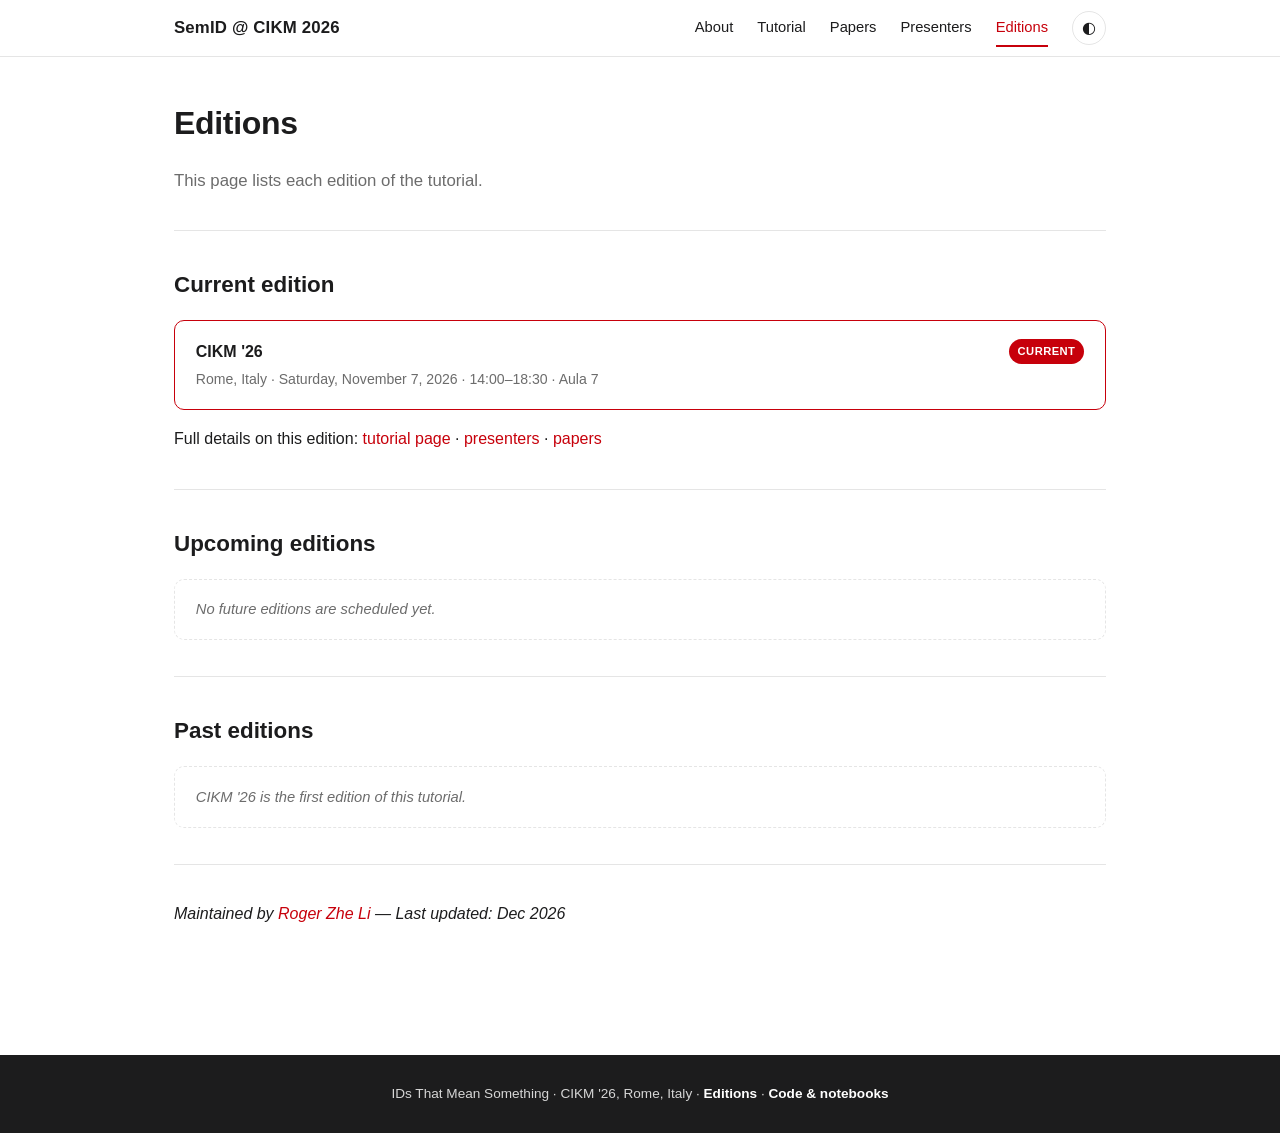
==== editions.html @ 02f38b0b "Simplify homepage tagline and plain-language pass on page intros Co-Authored-By: Claude Opus 5.5 <no" ====
<!DOCTYPE html>
<html lang="en" data-theme-setting="system">
<head>
  <meta charset="UTF-8">
  <meta name="viewport" content="width=device-width, initial-scale=1, shrink-to-fit=no">
  <title>Editions — IDs That Mean Something</title>
  <meta name="description" content="Editions of IDs That Mean Something: A Hands-On Tutorial on Semantic IDs for Recommender Systems.">
  <link rel="icon" type="image/svg+xml" href="assets/img/favicon.svg">
  <link rel="stylesheet" href="assets/css/style.css">
  <script>
    (function () {
      var saved = localStorage.getItem("theme-setting") || "system";
      document.documentElement.setAttribute("data-theme-setting", saved);
      if (saved !== "system") document.documentElement.setAttribute("data-theme", saved);
    })();
  </script>
</head>
<body>

  <nav class="navbar">
    <div class="navbar-inner">
      <a class="navbar-brand" href="index.html">SemID @ CIKM 2026</a>
      <button class="navbar-toggle" onclick="toggleNav()" aria-label="Toggle navigation">☰</button>
      <div class="navbar-links" id="navbar-links">
        <a href="index.html">About</a>
        <a href="tutorial.html">Tutorial</a>
        <a href="papers.html">Papers</a>
        <a href="presenters.html">Presenters</a>
        <a href="editions.html" class="active">Editions</a>
        <button class="theme-toggle" id="theme-toggle" onclick="toggleTheme()" title="Change theme">◐</button>
      </div>
    </div>
  </nav>

  <main class="page-main">
    <div class="container">

      <h1 class="page-title">Editions</h1>
      <p class="lede">
        This page lists each edition of the tutorial.
      </p>

      <hr>

      <h2 id="current">Current edition</h2>

      <div class="edition-item is-current">
        <div>
          <p class="person-name">CIKM '26</p>
          <p class="edition-meta">Rome, Italy · Saturday, November 7, 2026 · 14:00–18:30 · Aula 7</p>
        </div>
        <span class="edition-tag current">Current</span>
      </div>
      <p>
        Full details on this edition: <a href="tutorial.html">tutorial page</a> ·
        <a href="presenters.html">presenters</a> ·
        <a href="papers.html">papers</a>
      </p>

      <hr>

      <h2 id="upcoming">Upcoming editions</h2>
      <div class="edition-placeholder">
        No future editions are scheduled yet.
      </div>

      <!--
      <div class="edition-item">
        <div>
          <p class="person-name">SIGIR 20XX</p>
          <p class="edition-meta">[City, Country] · [Month Day, Year]</p>
        </div>
        <span class="edition-tag future">Upcoming</span>
      </div>
      -->

      <hr>

      <h2 id="past">Past editions</h2>
      <div class="edition-placeholder">
        CIKM '26 is the first edition of this tutorial.
      </div>

      <hr>

      <p><em>Maintained by <a href="https://roger-zhe-li.github.io/" target="_blank" rel="noopener">Roger Zhe Li</a> — Last updated: <span id="last-updated">2026</span></em></p>

    </div>
  </main>

  <footer class="site-footer">
    <div class="container">
      IDs That Mean Something · CIKM '26, Rome, Italy · <a href="editions.html">Editions</a> · <a href="https://github.com/saghiles/semantic-id-tutorial" target="_blank" rel="noopener">Code &amp; notebooks</a>
    </div>
  </footer>

  <script src="assets/js/site.js"></script>
  <script>initTheme();</script>
</body>
</html>
---- assets/css/style.css ----
/* =============================================================================
   CIKM Tutorial site — base stylesheet
   Palette / structure modeled after the al-folio-style "hub" layout:
   light theme = purple accent, dark theme = cyan accent.
   Edit the CSS custom properties below to re-theme the whole site.
============================================================================= */

:root {
  color-scheme: light;
  --bg-color: #ffffff;
  --card-bg-color: #ffffff;
  --text-color: #1c1c1d;
  --text-color-light: #6c6c6c;
  --theme-color: #c7000b;
  --hover-color: #c7000b;
  --hover-text-color: #ffffff;
  --divider-color: rgba(0, 0, 0, 0.1);
  --footer-bg-color: #1c1c1d;
  --footer-text-color: #d6d6d6;
  --footer-link-color: #ffffff;
  --code-bg-color: rgba(199, 0, 11, 0.06);
  --shadow-color: rgba(0, 0, 0, 0.08);
  --navbar-bg-color: rgba(255, 255, 255, 0.92);
}

html[data-theme="dark"] {
  color-scheme: dark;
  --bg-color: #1c1c1d;
  --card-bg-color: #212529;
  --text-color: #e6e6e6;
  --text-color-light: #a3a3a3;
  --theme-color: #ff4d4d;
  --hover-color: #ff4d4d;
  --hover-text-color: #ffffff;
  --divider-color: #3a3a3d;
  --footer-bg-color: #101011;
  --footer-text-color: #b8b8b8;
  --footer-link-color: #ffffff;
  --code-bg-color: rgba(255, 77, 77, 0.12);
  --shadow-color: rgba(0, 0, 0, 0.4);
  --navbar-bg-color: rgba(28, 28, 29, 0.92);
}

@media (prefers-color-scheme: dark) {
  html:not([data-theme="light"]):not([data-theme="dark"]) {
    color-scheme: dark;
    --bg-color: #1c1c1d;
    --card-bg-color: #212529;
    --text-color: #e6e6e6;
    --text-color-light: #a3a3a3;
    --theme-color: #ff4d4d;
    --hover-color: #ff4d4d;
    --hover-text-color: #ffffff;
    --divider-color: #3a3a3d;
    --footer-bg-color: #101011;
    --footer-text-color: #b8b8b8;
    --footer-link-color: #ffffff;
    --code-bg-color: rgba(255, 77, 77, 0.12);
    --shadow-color: rgba(0, 0, 0, 0.4);
    --navbar-bg-color: rgba(28, 28, 29, 0.92);
  }
}

* {
  box-sizing: border-box;
}

html {
  scroll-behavior: smooth;
}

body {
  margin: 0;
  font-family: "Roboto", -apple-system, BlinkMacSystemFont, "Segoe UI", Helvetica, Arial, sans-serif;
  background: var(--bg-color);
  color: var(--text-color);
  line-height: 1.65;
  transition: background 0.2s ease, color 0.2s ease;
}

a {
  color: var(--theme-color);
  text-decoration: none;
}

a:hover {
  text-decoration: underline;
}

code {
  background: var(--code-bg-color);
  padding: 0.1em 0.4em;
  border-radius: 4px;
  font-size: 0.9em;
}

hr {
  border: none;
  border-top: 1px solid var(--divider-color);
  margin: 2.25rem 0;
}

.container {
  max-width: 980px;
  margin: 0 auto;
  padding: 0 1.5rem;
}

/* ---------------------------------------------------------------------------
   Navbar
--------------------------------------------------------------------------- */

.navbar {
  position: sticky;
  top: 0;
  z-index: 50;
  background: var(--navbar-bg-color);
  backdrop-filter: blur(8px);
  border-bottom: 1px solid var(--divider-color);
}

.navbar-inner {
  max-width: 980px;
  margin: 0 auto;
  padding: 0 1.5rem;
  display: flex;
  align-items: center;
  justify-content: space-between;
  height: 56px;
}

.navbar-brand {
  font-weight: 700;
  font-size: 1.05rem;
  color: var(--text-color);
  letter-spacing: 0.01em;
}

.navbar-brand:hover {
  text-decoration: none;
  color: var(--theme-color);
}

.navbar-toggle {
  display: none;
  background: none;
  border: none;
  cursor: pointer;
  padding: 8px;
  color: var(--text-color);
}

.navbar-links {
  display: flex;
  align-items: center;
  gap: 1.5rem;
}

.navbar-links a {
  color: var(--text-color);
  font-size: 0.92rem;
  font-weight: 500;
  padding: 0.35rem 0;
  border-bottom: 2px solid transparent;
}

.navbar-links a:hover {
  color: var(--theme-color);
  text-decoration: none;
}

.navbar-links a.active {
  color: var(--theme-color);
  border-bottom-color: var(--theme-color);
}

.theme-toggle {
  background: none;
  border: 1px solid var(--divider-color);
  border-radius: 999px;
  cursor: pointer;
  color: var(--text-color);
  width: 34px;
  height: 34px;
  display: inline-flex;
  align-items: center;
  justify-content: center;
  font-size: 1rem;
  line-height: 1;
}

.theme-toggle:hover {
  border-color: var(--theme-color);
  color: var(--theme-color);
}

@media (max-width: 720px) {
  .navbar-toggle {
    display: inline-flex;
  }

  .navbar-links {
    position: absolute;
    top: 56px;
    left: 0;
    right: 0;
    background: var(--bg-color);
    border-bottom: 1px solid var(--divider-color);
    flex-direction: column;
    align-items: flex-start;
    gap: 0;
    padding: 0.5rem 1.5rem 1rem;
    display: none;
  }

  .navbar-links.open {
    display: flex;
  }

  .navbar-links a {
    width: 100%;
    padding: 0.6rem 0;
    border-bottom: 1px solid var(--divider-color);
  }

  .navbar-links a.active {
    border-bottom: 1px solid var(--divider-color);
  }

  .navbar-links .theme-toggle {
    margin: 0.6rem 0 0.2rem;
  }
}

/* ---------------------------------------------------------------------------
   Page header / hero
--------------------------------------------------------------------------- */

.page-main {
  padding: 2.5rem 0 4rem;
}

.page-title {
  font-size: 2rem;
  font-weight: 700;
  margin: 0 0 0.25rem;
  letter-spacing: -0.01em;
}

.page-kicker {
  color: var(--theme-color);
  font-weight: 600;
  font-size: 0.85rem;
  text-transform: uppercase;
  letter-spacing: 0.06em;
  margin: 0 0 0.5rem;
}

.page-citation {
  border-left: 3px solid var(--theme-color);
  padding: 0.6rem 1rem;
  margin: 1rem 0 1.5rem;
  color: var(--text-color-light);
  font-size: 0.92rem;
  background: var(--code-bg-color);
  border-radius: 0 6px 6px 0;
}

.edition-banner {
  background: var(--code-bg-color);
  border: 1px solid var(--divider-color);
  border-radius: 8px;
  padding: 0.75rem 1rem;
  font-size: 0.92rem;
  margin-bottom: 1.75rem;
}

h2 {
  font-size: 1.4rem;
  font-weight: 700;
  margin: 2.25rem 0 1rem;
}

h3 {
  font-size: 1.12rem;
  font-weight: 700;
  margin: 1.5rem 0 0.5rem;
}

/* ---------------------------------------------------------------------------
   Cards (Explore grid + generic cards)
--------------------------------------------------------------------------- */

.card-grid {
  display: grid;
  grid-template-columns: repeat(2, 1fr);
  gap: 1rem;
  margin: 1.25rem 0;
}

@media (max-width: 640px) {
  .card-grid {
    grid-template-columns: 1fr;
  }
}

.card {
  display: block;
  background: var(--card-bg-color);
  border: 1px solid var(--divider-color);
  border-radius: 10px;
  padding: 1.25rem 1.4rem;
  color: inherit;
  transition: transform 0.15s ease, box-shadow 0.15s ease, border-color 0.15s ease;
}

a.card:hover {
  text-decoration: none;
  transform: translateY(-3px);
  box-shadow: 0 10px 24px var(--shadow-color);
  border-color: var(--theme-color);
}

.card-title {
  font-size: 1.05rem;
  font-weight: 700;
  margin: 0 0 0.35rem;
}

.card-text {
  margin: 0;
  color: var(--text-color-light);
  font-size: 0.92rem;
}

/* ---------------------------------------------------------------------------
   People / presenter cards (with photos)
--------------------------------------------------------------------------- */

.people-grid {
  display: grid;
  grid-template-columns: repeat(2, 1fr);
  gap: 1rem;
  margin: 1.25rem 0;
}

@media (max-width: 640px) {
  .people-grid {
    grid-template-columns: 1fr;
  }
}

.people-grid.single-col {
  grid-template-columns: 1fr;
}

.person-card {
  display: flex;
  align-items: center;
  gap: 1rem;
  background: var(--card-bg-color);
  border: 1px solid var(--divider-color);
  border-radius: 10px;
  padding: 0.9rem 1.1rem;
  color: inherit;
  transition: transform 0.15s ease, box-shadow 0.15s ease, border-color 0.15s ease;
}

a.person-card:hover {
  text-decoration: none;
  transform: translateY(-3px);
  box-shadow: 0 10px 24px var(--shadow-color);
  border-color: var(--theme-color);
}

.person-photo {
  width: 76px;
  height: 76px;
  min-width: 76px;
  border-radius: 50%;
  object-fit: cover;
  background: var(--code-bg-color);
  border: 1px solid var(--divider-color);
}

.person-name {
  font-size: 1rem;
  font-weight: 700;
  margin: 0 0 0.2rem;
  color: var(--text-color);
}

.person-affiliation {
  margin: 0 0 0.15rem;
  color: var(--text-color-light);
  font-size: 0.88rem;
}

.person-role {
  display: inline-block;
  margin-top: 0.25rem;
  font-size: 0.72rem;
  font-weight: 600;
  text-transform: uppercase;
  letter-spacing: 0.04em;
  color: var(--theme-color);
}

/* ---------------------------------------------------------------------------
   Editions list
--------------------------------------------------------------------------- */

.edition-item {
  display: flex;
  justify-content: space-between;
  align-items: flex-start;
  gap: 1rem;
  border: 1px solid var(--divider-color);
  border-radius: 10px;
  padding: 1.1rem 1.3rem;
  margin-bottom: 0.9rem;
  background: var(--card-bg-color);
}

.edition-item.is-current {
  border-color: var(--theme-color);
}

.edition-item .edition-meta {
  color: var(--text-color-light);
  font-size: 0.88rem;
  margin: 0.2rem 0 0;
}

.edition-tag {
  font-size: 0.7rem;
  font-weight: 700;
  text-transform: uppercase;
  letter-spacing: 0.04em;
  padding: 0.2rem 0.55rem;
  border-radius: 999px;
  white-space: nowrap;
}

.edition-tag.current {
  background: var(--theme-color);
  color: var(--hover-text-color);
}

.edition-tag.future {
  background: var(--code-bg-color);
  color: var(--text-color-light);
  border: 1px dashed var(--divider-color);
}

.edition-placeholder {
  border: 1px dashed var(--divider-color);
  border-radius: 10px;
  padding: 1.1rem 1.3rem;
  color: var(--text-color-light);
  font-size: 0.92rem;
  font-style: italic;
}

/* ---------------------------------------------------------------------------
   Tables (outline, links)
--------------------------------------------------------------------------- */

table {
  width: 100%;
  border-collapse: collapse;
  margin: 1rem 0;
  font-size: 0.92rem;
}

th,
td {
  text-align: left;
  padding: 0.55rem 0.7rem;
  border-bottom: 1px solid var(--divider-color);
}

th {
  color: var(--text-color-light);
  font-size: 0.78rem;
  text-transform: uppercase;
  letter-spacing: 0.04em;
}

/* ---------------------------------------------------------------------------
   Session outline blocks
--------------------------------------------------------------------------- */

.session {
  border: 1px solid var(--divider-color);
  border-radius: 10px;
  padding: 1.1rem 1.3rem;
  margin: 1rem 0;
}

.session h3 {
  margin-top: 0;
}

.session-item {
  padding: 0.6rem 0;
  border-top: 1px solid var(--divider-color);
}

.session-item:first-of-type {
  border-top: none;
}

.session-item .item-title {
  font-weight: 600;
}

.session-item .item-time {
  color: var(--text-color-light);
  font-size: 0.85rem;
  font-weight: 400;
}

.session-item .item-desc {
  color: var(--text-color-light);
  font-size: 0.9rem;
  margin: 0.15rem 0 0;
}

/* ---------------------------------------------------------------------------
   Placeholder / TBD markers — visible reminders while customizing
--------------------------------------------------------------------------- */

.tbd {
  background: var(--code-bg-color);
  color: var(--theme-color);
  padding: 0.05em 0.45em;
  border-radius: 4px;
  font-size: 0.85em;
  font-weight: 600;
}

/* ---------------------------------------------------------------------------
   Buttons / links list
--------------------------------------------------------------------------- */

.btn-row {
  display: flex;
  flex-wrap: wrap;
  gap: 0.6rem;
  margin: 1.25rem 0;
}

.btn {
  display: inline-flex;
  align-items: center;
  gap: 0.4rem;
  padding: 0.5rem 1rem;
  border-radius: 999px;
  border: 1px solid var(--divider-color);
  color: var(--text-color);
  font-size: 0.88rem;
  font-weight: 600;
}

.btn:hover {
  text-decoration: none;
  border-color: var(--theme-color);
  color: var(--theme-color);
}

.btn.primary {
  background: var(--theme-color);
  border-color: var(--theme-color);
  color: var(--hover-text-color);
}

.btn.primary:hover {
  opacity: 0.9;
  color: var(--hover-text-color);
}

/* ---------------------------------------------------------------------------
   Footer
--------------------------------------------------------------------------- */

.site-footer {
  background: var(--footer-bg-color);
  color: var(--footer-text-color);
  padding: 1.75rem 0;
  margin-top: 3rem;
  font-size: 0.85rem;
  text-align: center;
}

.site-footer a {
  color: var(--footer-link-color);
  font-weight: 600;
}

ul.plain {
  list-style: none;
  margin: 0;
  padding: 0;
}

ul.plain li {
  padding: 0.35rem 0;
}

.lede {
  font-size: 1.05rem;
  color: var(--text-color-light);
}
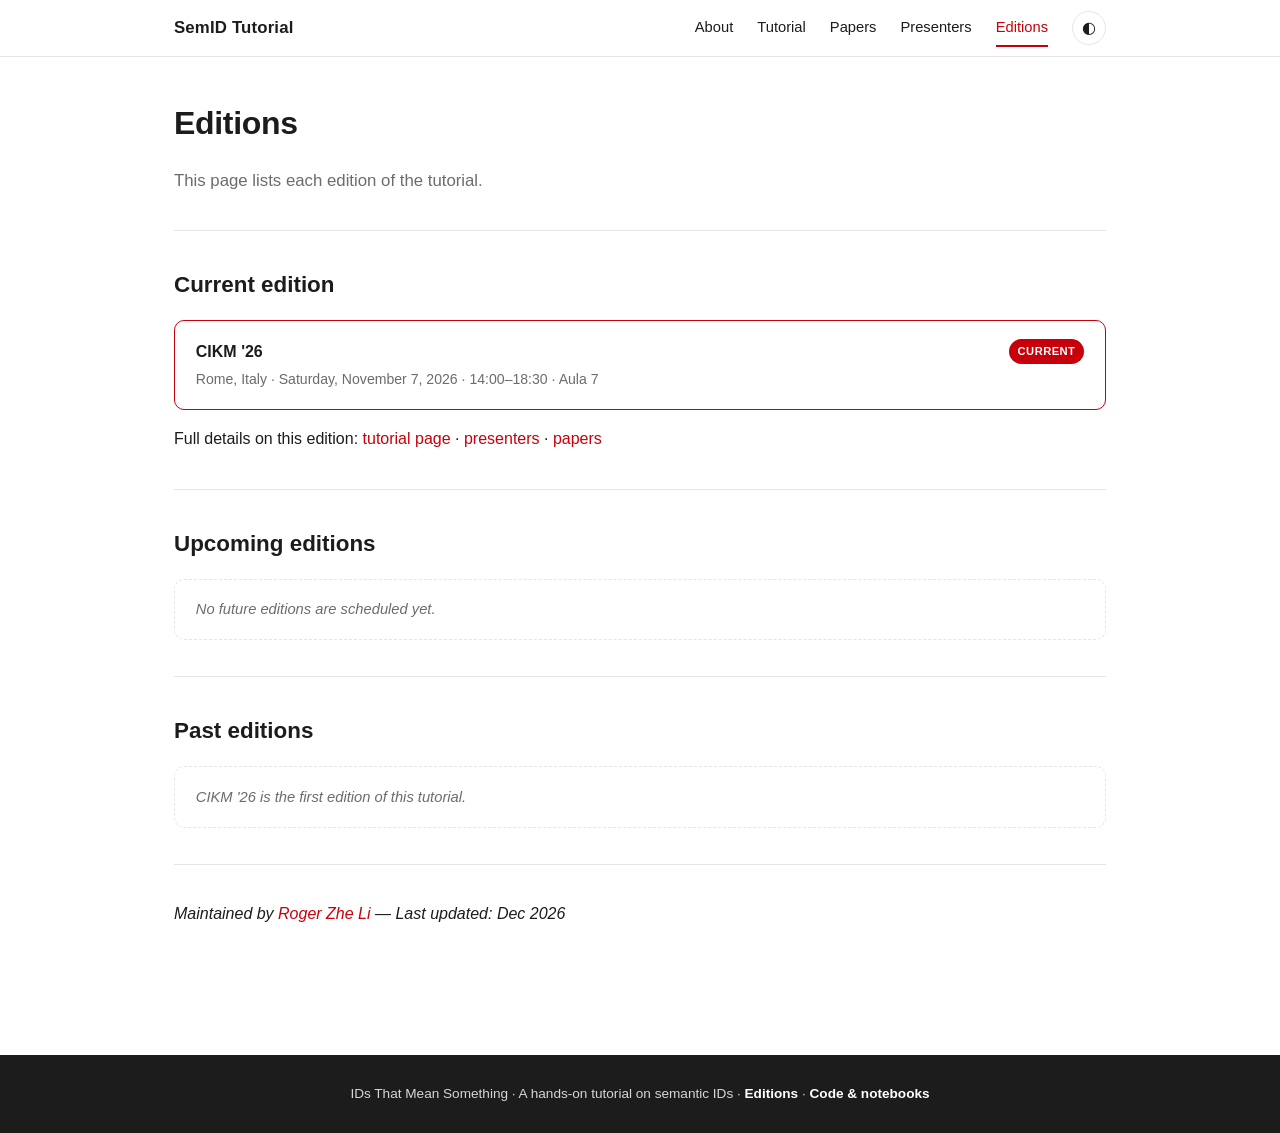
==== commit d331e783: "Add venue directions; make nav, footer, and titles edition-neutral Link Google Maps directions to Vi" ====
--- a/editions.html
+++ b/editions.html
@@ -19,7 +19,7 @@
 
   <nav class="navbar">
     <div class="navbar-inner">
-      <a class="navbar-brand" href="index.html">SemID @ CIKM 2026</a>
+      <a class="navbar-brand" href="index.html">SemID Tutorial</a>
       <button class="navbar-toggle" onclick="toggleNav()" aria-label="Toggle navigation">☰</button>
       <div class="navbar-links" id="navbar-links">
         <a href="index.html">About</a>
@@ -90,7 +90,7 @@
 
   <footer class="site-footer">
     <div class="container">
-      IDs That Mean Something · CIKM '26, Rome, Italy · <a href="editions.html">Editions</a> · <a href="https://github.com/saghiles/semantic-id-tutorial" target="_blank" rel="noopener">Code &amp; notebooks</a>
+      IDs That Mean Something · A hands-on tutorial on semantic IDs · <a href="editions.html">Editions</a> · <a href="https://github.com/saghiles/semantic-id-tutorial" target="_blank" rel="noopener">Code &amp; notebooks</a>
     </div>
   </footer>
 
--- a/assets/css/style.css
+++ b/assets/css/style.css
@@ -612,3 +612,165 @@
   font-size: 1.05rem;
   color: var(--text-color-light);
 }
+
+/* ---------------------------------------------------------------------------
+   Homepage hero + venue card
+--------------------------------------------------------------------------- */
+
+.hero {
+  display: grid;
+  grid-template-columns: 1.1fr 1fr;
+  align-items: center;
+  gap: 2rem;
+  padding: 2rem;
+  margin-bottom: 1.25rem;
+  border: 1px solid var(--divider-color);
+  border-radius: 16px;
+  background:
+    radial-gradient(circle at 100% 0%, var(--code-bg-color), transparent 60%),
+    var(--card-bg-color);
+}
+
+.hero-title {
+  font-size: 2.4rem;
+  line-height: 1.15;
+  font-weight: 700;
+  letter-spacing: -0.02em;
+  margin: 0 0 0.75rem;
+}
+
+.hero-lede {
+  font-size: 1.1rem;
+  color: var(--text-color-light);
+  margin: 0;
+}
+
+.hero > * {
+  min-width: 0;
+}
+
+.hero-art {
+  margin: 0;
+}
+
+.hero-svg {
+  display: block;
+  width: 100%;
+  height: auto;
+  font-family: ui-monospace, SFMono-Regular, Menlo, Consolas, monospace;
+}
+
+.hero-svg .col-label {
+  fill: var(--text-color-light);
+  font-family: inherit;
+  font-size: 12px;
+  text-anchor: middle;
+  letter-spacing: 0.08em;
+  text-transform: uppercase;
+}
+
+.hero-svg .raw {
+  fill: none;
+  stroke: var(--text-color-light);
+  stroke-dasharray: 4 3;
+}
+
+.hero-svg .raw-label {
+  fill: var(--text-color-light);
+  font-size: 15px;
+  text-anchor: middle;
+}
+
+.hero-svg .arrow {
+  stroke: var(--text-color-light);
+  stroke-width: 1.5;
+}
+
+.hero-svg .arrow-head {
+  fill: var(--text-color-light);
+}
+
+.hero-svg .tok {
+  fill: var(--bg-color);
+  stroke: var(--divider-color);
+  stroke-width: 1.5;
+}
+
+.hero-svg .tok.shared {
+  fill: var(--code-bg-color);
+  stroke: var(--theme-color);
+}
+
+.hero-svg .tok-label {
+  fill: var(--text-color);
+  font-size: 17px;
+  text-anchor: middle;
+}
+
+.hero-svg .tok-label.shared {
+  fill: var(--theme-color);
+  font-weight: 700;
+}
+
+.hero-svg .prefix-box {
+  fill: none;
+  stroke: var(--theme-color);
+  stroke-width: 1.5;
+  stroke-dasharray: 5 4;
+}
+
+.hero-svg .prefix-label {
+  fill: var(--theme-color);
+  font-size: 12px;
+  text-anchor: middle;
+}
+
+.venue-card {
+  display: flex;
+  align-items: center;
+  gap: 1.25rem;
+  padding: 1rem 1.25rem;
+  border: 1px solid var(--divider-color);
+  border-radius: 12px;
+  background: var(--card-bg-color);
+}
+
+.venue-card p {
+  margin: 0;
+  color: var(--text-color-light);
+}
+
+.venue-card strong {
+  color: var(--text-color);
+}
+
+/* The CIKM logo has dark lettering, so it sits on a white badge in both themes. */
+.venue-logo {
+  flex: 0 0 auto;
+  display: block;
+  padding: 6px 8px;
+  border-radius: 8px;
+  background: #ffffff;
+  line-height: 0;
+}
+
+.venue-logo img {
+  width: 96px;
+  height: auto;
+}
+
+@media (max-width: 760px) {
+  .hero {
+    grid-template-columns: 1fr;
+    padding: 1.5rem 1.25rem;
+  }
+
+  .hero-title {
+    font-size: 2rem;
+  }
+
+  .venue-card {
+    flex-direction: column;
+    align-items: flex-start;
+  }
+}
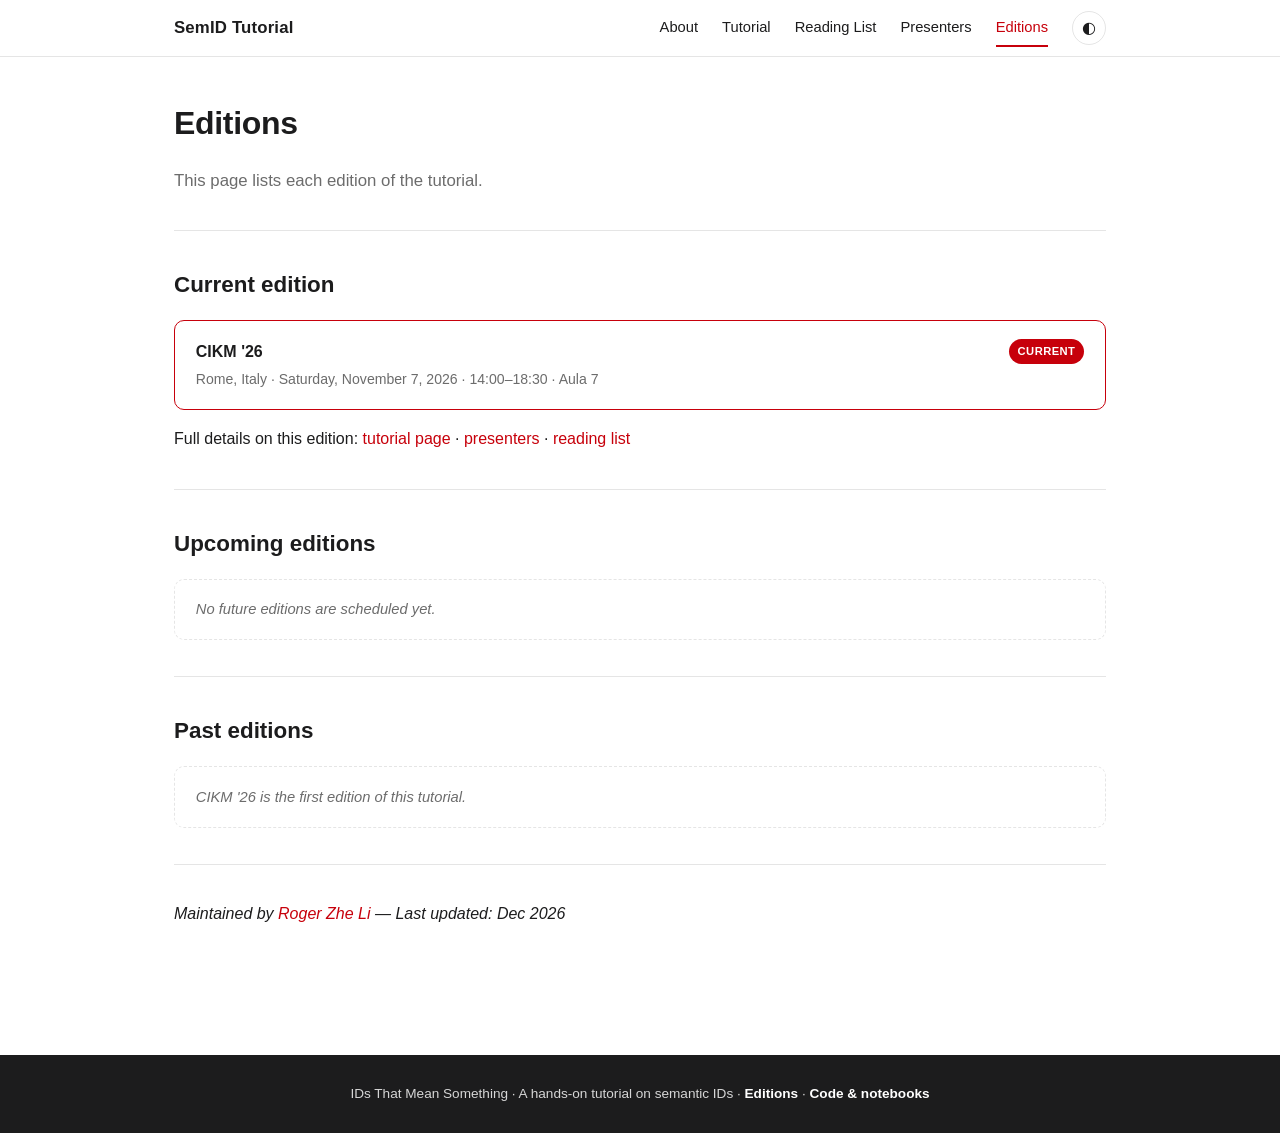
==== commit cc9d6e57: "Rename Papers to Reading List and the Paper button to Tutorial paper Co-Authored-By: Claude Opus 5.5" ====
--- a/editions.html
+++ b/editions.html
@@ -24,7 +24,7 @@
       <div class="navbar-links" id="navbar-links">
         <a href="index.html">About</a>
         <a href="tutorial.html">Tutorial</a>
-        <a href="papers.html">Papers</a>
+        <a href="papers.html">Reading List</a>
         <a href="presenters.html">Presenters</a>
         <a href="editions.html" class="active">Editions</a>
         <button class="theme-toggle" id="theme-toggle" onclick="toggleTheme()" title="Change theme">◐</button>
@@ -54,7 +54,7 @@
       <p>
         Full details on this edition: <a href="tutorial.html">tutorial page</a> ·
         <a href="presenters.html">presenters</a> ·
-        <a href="papers.html">papers</a>
+        <a href="papers.html">reading list</a>
       </p>
 
       <hr>
--- a/assets/css/style.css
+++ b/assets/css/style.css
@@ -774,3 +774,55 @@
     align-items: flex-start;
   }
 }
+
+/* ---------------------------------------------------------------------------
+   Venue map (OpenStreetMap embed). Dark themes invert the tiles so the map
+   does not glare; hue-rotate keeps water and parks roughly their usual colors.
+--------------------------------------------------------------------------- */
+
+.venue-map {
+  border: 1px solid var(--divider-color);
+  border-radius: 12px;
+  overflow: hidden;
+  line-height: 0;
+}
+
+.venue-map iframe {
+  display: block;
+  width: 100%;
+  height: 360px;
+  border: 0;
+}
+
+html[data-theme="dark"] .venue-map iframe {
+  filter: invert(0.9) hue-rotate(180deg);
+}
+
+@media (prefers-color-scheme: dark) {
+  html:not([data-theme="light"]):not([data-theme="dark"]) .venue-map iframe {
+    filter: invert(0.9) hue-rotate(180deg);
+  }
+}
+
+.venue-map-credit {
+  margin: 0.4rem 0 0;
+  font-size: 0.85rem;
+  text-align: right;
+}
+
+@media (max-width: 760px) {
+  .venue-map iframe {
+    height: 280px;
+  }
+}
+
+.btn.is-disabled {
+  border-style: dashed;
+  color: var(--text-color-light);
+  cursor: default;
+}
+
+.btn.is-disabled:hover {
+  border-color: var(--divider-color);
+  color: var(--text-color-light);
+}
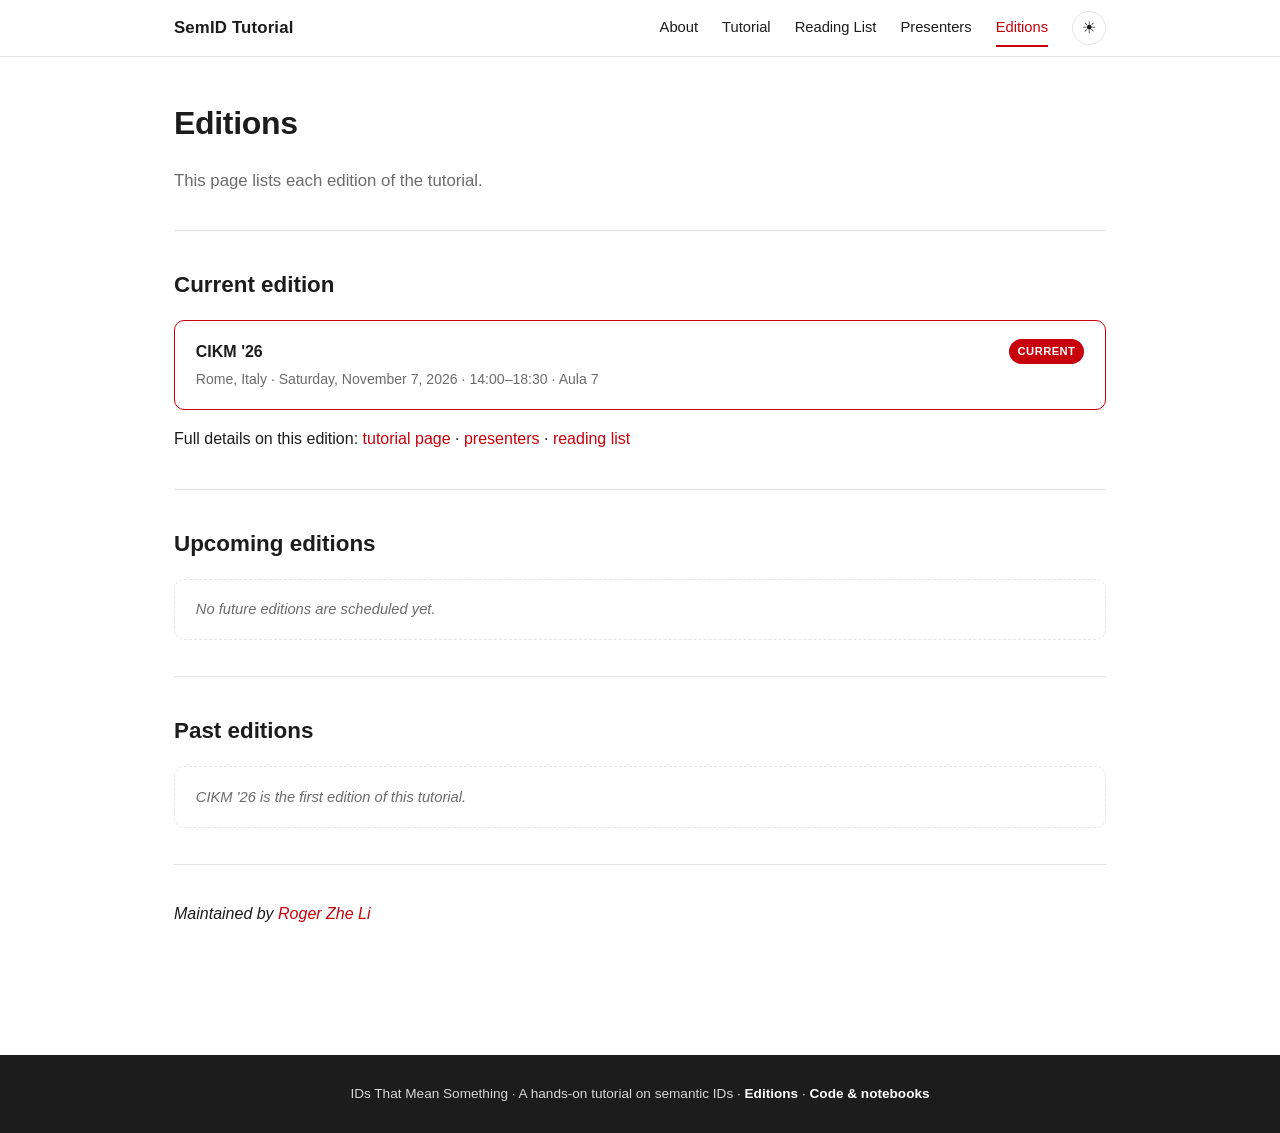
==== commit 85dc8d9e: "Make the theme toggle two-state and drop the Last updated line The toggle now switches between light" ====
--- a/editions.html
+++ b/editions.html
@@ -27,7 +27,7 @@
         <a href="papers.html">Reading List</a>
         <a href="presenters.html">Presenters</a>
         <a href="editions.html" class="active">Editions</a>
-        <button class="theme-toggle" id="theme-toggle" onclick="toggleTheme()" title="Change theme">◐</button>
+        <button class="theme-toggle" id="theme-toggle" onclick="toggleTheme()" title="Switch theme">☀</button>
       </div>
     </div>
   </nav>
@@ -83,7 +83,7 @@
 
       <hr>
 
-      <p><em>Maintained by <a href="https://roger-zhe-li.github.io/" target="_blank" rel="noopener">Roger Zhe Li</a> — Last updated: <span id="last-updated">2026</span></em></p>
+      <p><em>Maintained by <a href="https://roger-zhe-li.github.io/" target="_blank" rel="noopener">Roger Zhe Li</a></em></p>
 
     </div>
   </main>
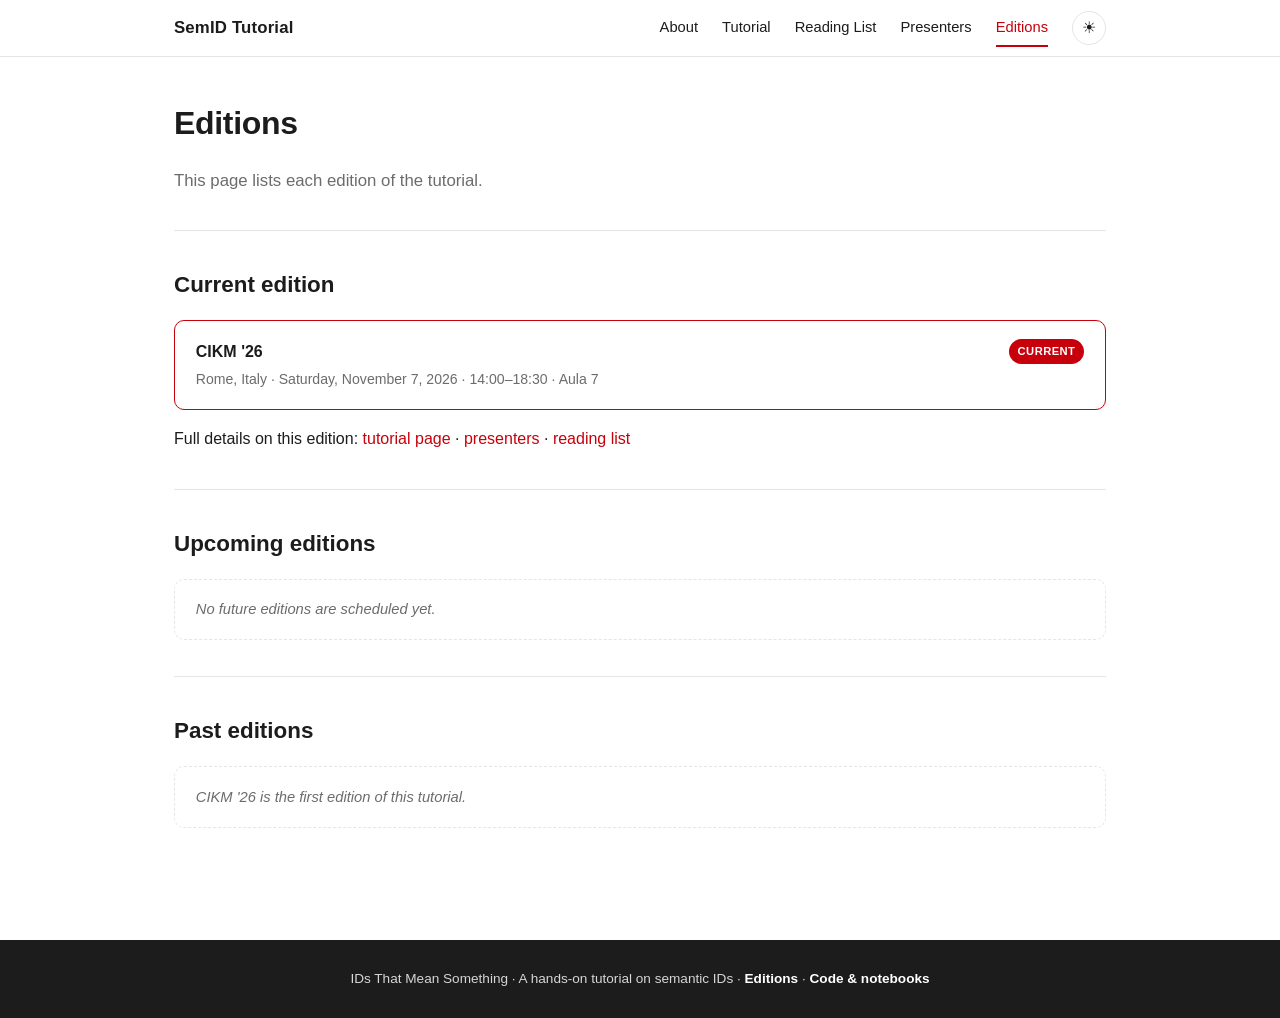
==== commit 2c546a8b: "Remove the per-page Maintained by line Co-Authored-By: Claude Opus 5.5 <noreply@anthropic.com>" ====
--- a/editions.html
+++ b/editions.html
@@ -81,10 +81,6 @@
         CIKM '26 is the first edition of this tutorial.
       </div>
 
-      <hr>
-
-      <p><em>Maintained by <a href="https://roger-zhe-li.github.io/" target="_blank" rel="noopener">Roger Zhe Li</a></em></p>
-
     </div>
   </main>
 
--- a/assets/css/style.css
+++ b/assets/css/style.css
@@ -298,8 +298,13 @@
   margin: 1.25rem 0;
 }
 
+.card-grid.cols-3 {
+  grid-template-columns: repeat(3, 1fr);
+}
+
 @media (max-width: 640px) {
-  .card-grid {
+  .card-grid,
+  .card-grid.cols-3 {
     grid-template-columns: 1fr;
   }
 }
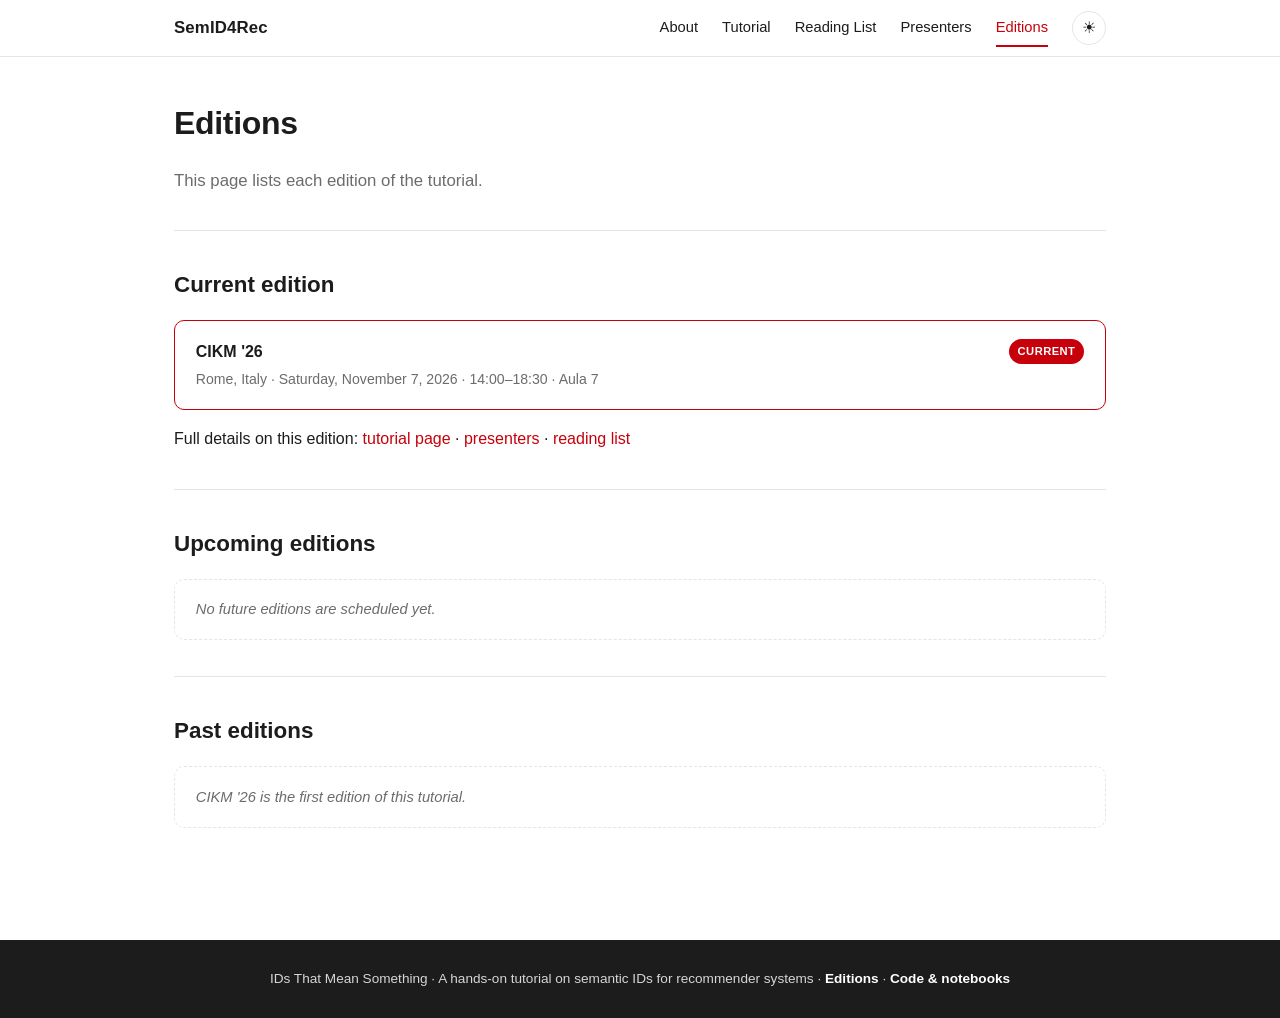
==== commit 87e0b00d: "Rename site brand to SemID4Rec and name recommender systems in titles Co-Authored-By: Claude Opus 5." ====
--- a/editions.html
+++ b/editions.html
@@ -19,7 +19,7 @@
 
   <nav class="navbar">
     <div class="navbar-inner">
-      <a class="navbar-brand" href="index.html">SemID Tutorial</a>
+      <a class="navbar-brand" href="index.html">SemID4Rec</a>
       <button class="navbar-toggle" onclick="toggleNav()" aria-label="Toggle navigation">☰</button>
       <div class="navbar-links" id="navbar-links">
         <a href="index.html">About</a>
@@ -86,7 +86,7 @@
 
   <footer class="site-footer">
     <div class="container">
-      IDs That Mean Something · A hands-on tutorial on semantic IDs · <a href="editions.html">Editions</a> · <a href="https://github.com/saghiles/semantic-id-tutorial" target="_blank" rel="noopener">Code &amp; notebooks</a>
+      IDs That Mean Something · A hands-on tutorial on semantic IDs for recommender systems · <a href="editions.html">Editions</a> · <a href="https://github.com/saghiles/semantic-id-tutorial" target="_blank" rel="noopener">Code &amp; notebooks</a>
     </div>
   </footer>
 
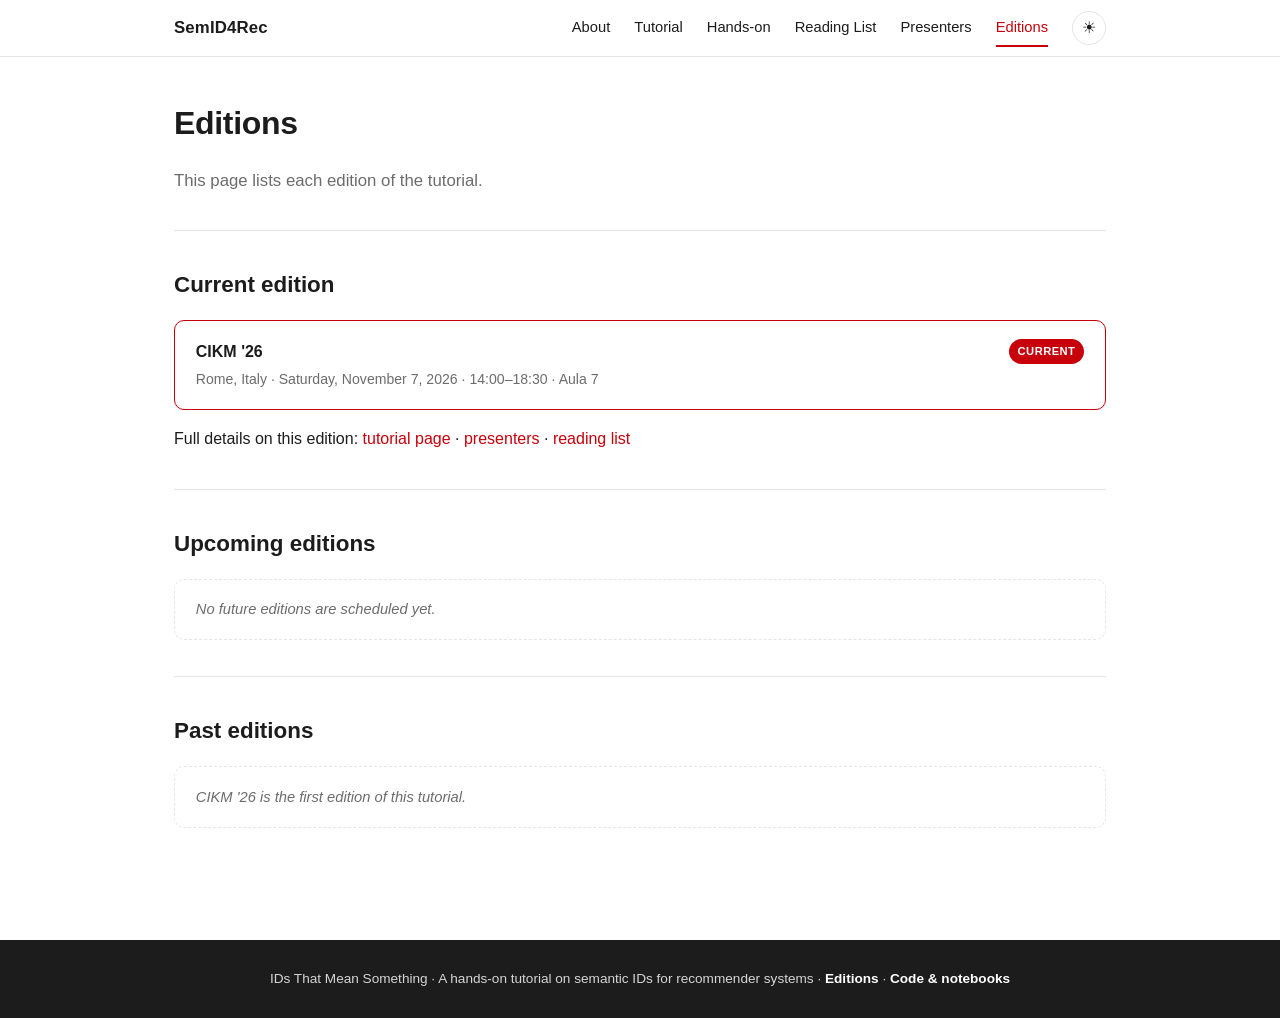
==== commit 8236a957: "Add hands-on notebook page with QR code and projection slide" ====
--- a/editions.html
+++ b/editions.html
@@ -6,7 +6,7 @@
   <title>Editions — IDs That Mean Something</title>
   <meta name="description" content="Editions of IDs That Mean Something: A Hands-On Tutorial on Semantic IDs for Recommender Systems.">
   <link rel="icon" type="image/svg+xml" href="assets/img/favicon.svg">
-  <link rel="stylesheet" href="assets/css/style.css">
+  <link rel="stylesheet" href="assets/css/style.css?v=4effbb91">
   <script>
     (function () {
       var saved = localStorage.getItem("theme-setting") || "system";
@@ -24,6 +24,7 @@
       <div class="navbar-links" id="navbar-links">
         <a href="index.html">About</a>
         <a href="tutorial.html">Tutorial</a>
+        <a href="hands-on.html">Hands-on</a>
         <a href="papers.html">Reading List</a>
         <a href="presenters.html">Presenters</a>
         <a href="editions.html" class="active">Editions</a>
@@ -90,7 +91,7 @@
     </div>
   </footer>
 
-  <script src="assets/js/site.js"></script>
+  <script src="assets/js/site.js?v=516834d5"></script>
   <script>initTheme();</script>
 </body>
 </html>
--- a/assets/css/style.css
+++ b/assets/css/style.css
@@ -781,32 +781,37 @@
 }
 
 /* ---------------------------------------------------------------------------
-   Venue map (OpenStreetMap embed). Dark themes invert the tiles so the map
-   does not glare; hue-rotate keeps water and parks roughly their usual colors.
+   Venue map (Leaflet + OpenStreetMap HOT-style tiles, loaded when scrolled into view).
+   Dark themes invert only the tiles, so the orange pin keeps its color;
+   hue-rotate keeps water and parks roughly their usual colors.
 --------------------------------------------------------------------------- */
 
 .venue-map {
+  height: 360px;
   border: 1px solid var(--divider-color);
   border-radius: 12px;
   overflow: hidden;
-  line-height: 0;
-}
-
-.venue-map iframe {
-  display: block;
-  width: 100%;
-  height: 360px;
+  background: var(--code-bg-color);
+}
+
+html[data-theme="dark"] .venue-map .leaflet-tile-pane {
+  filter: invert(0.9) hue-rotate(180deg);
+}
+
+@media (prefers-color-scheme: dark) {
+  html:not([data-theme="light"]):not([data-theme="dark"]) .venue-map .leaflet-tile-pane {
+    filter: invert(0.9) hue-rotate(180deg);
+  }
+}
+
+.venue-pin {
+  background: none;
   border: 0;
 }
 
-html[data-theme="dark"] .venue-map iframe {
-  filter: invert(0.9) hue-rotate(180deg);
-}
-
-@media (prefers-color-scheme: dark) {
-  html:not([data-theme="light"]):not([data-theme="dark"]) .venue-map iframe {
-    filter: invert(0.9) hue-rotate(180deg);
-  }
+.venue-map .leaflet-tooltip {
+  font-family: inherit;
+  font-weight: 600;
 }
 
 .venue-map-credit {
@@ -816,7 +821,7 @@
 }
 
 @media (max-width: 760px) {
-  .venue-map iframe {
+  .venue-map {
     height: 280px;
   }
 }
@@ -831,3 +836,27 @@
   border-color: var(--divider-color);
   color: var(--text-color-light);
 }
+
+/* Hands-on notebooks and reusable QR code. */
+.hands-on-share {
+  display: grid;
+  grid-template-columns: 240px minmax(0, 1fr);
+  align-items: center;
+  gap: 2rem;
+  padding: 1.5rem;
+  margin: 2rem 0;
+  border: 1px solid var(--divider-color);
+  border-radius: 12px;
+  background: var(--code-bg-color);
+}
+.hands-on-qr { display: block; width: 240px; max-width: 100%; background: #fff; border-radius: 8px; overflow: hidden; line-height: 0; }
+.hands-on-qr img { display: block; width: 100%; height: auto; }
+.hands-on-share h2 { margin-top: 0; }
+.hands-on-url { overflow-wrap: anywhere; }
+.notebook-card { margin: 1rem 0; }
+.notebook-card h3 { margin-top: 0; }
+.notebook-card .btn-row { margin-bottom: 0; }
+@media (max-width: 640px) {
+  .hands-on-share { grid-template-columns: minmax(0, 1fr); gap: 1rem; padding: 1.25rem; }
+  .hands-on-qr { margin: 0 auto; }
+}
